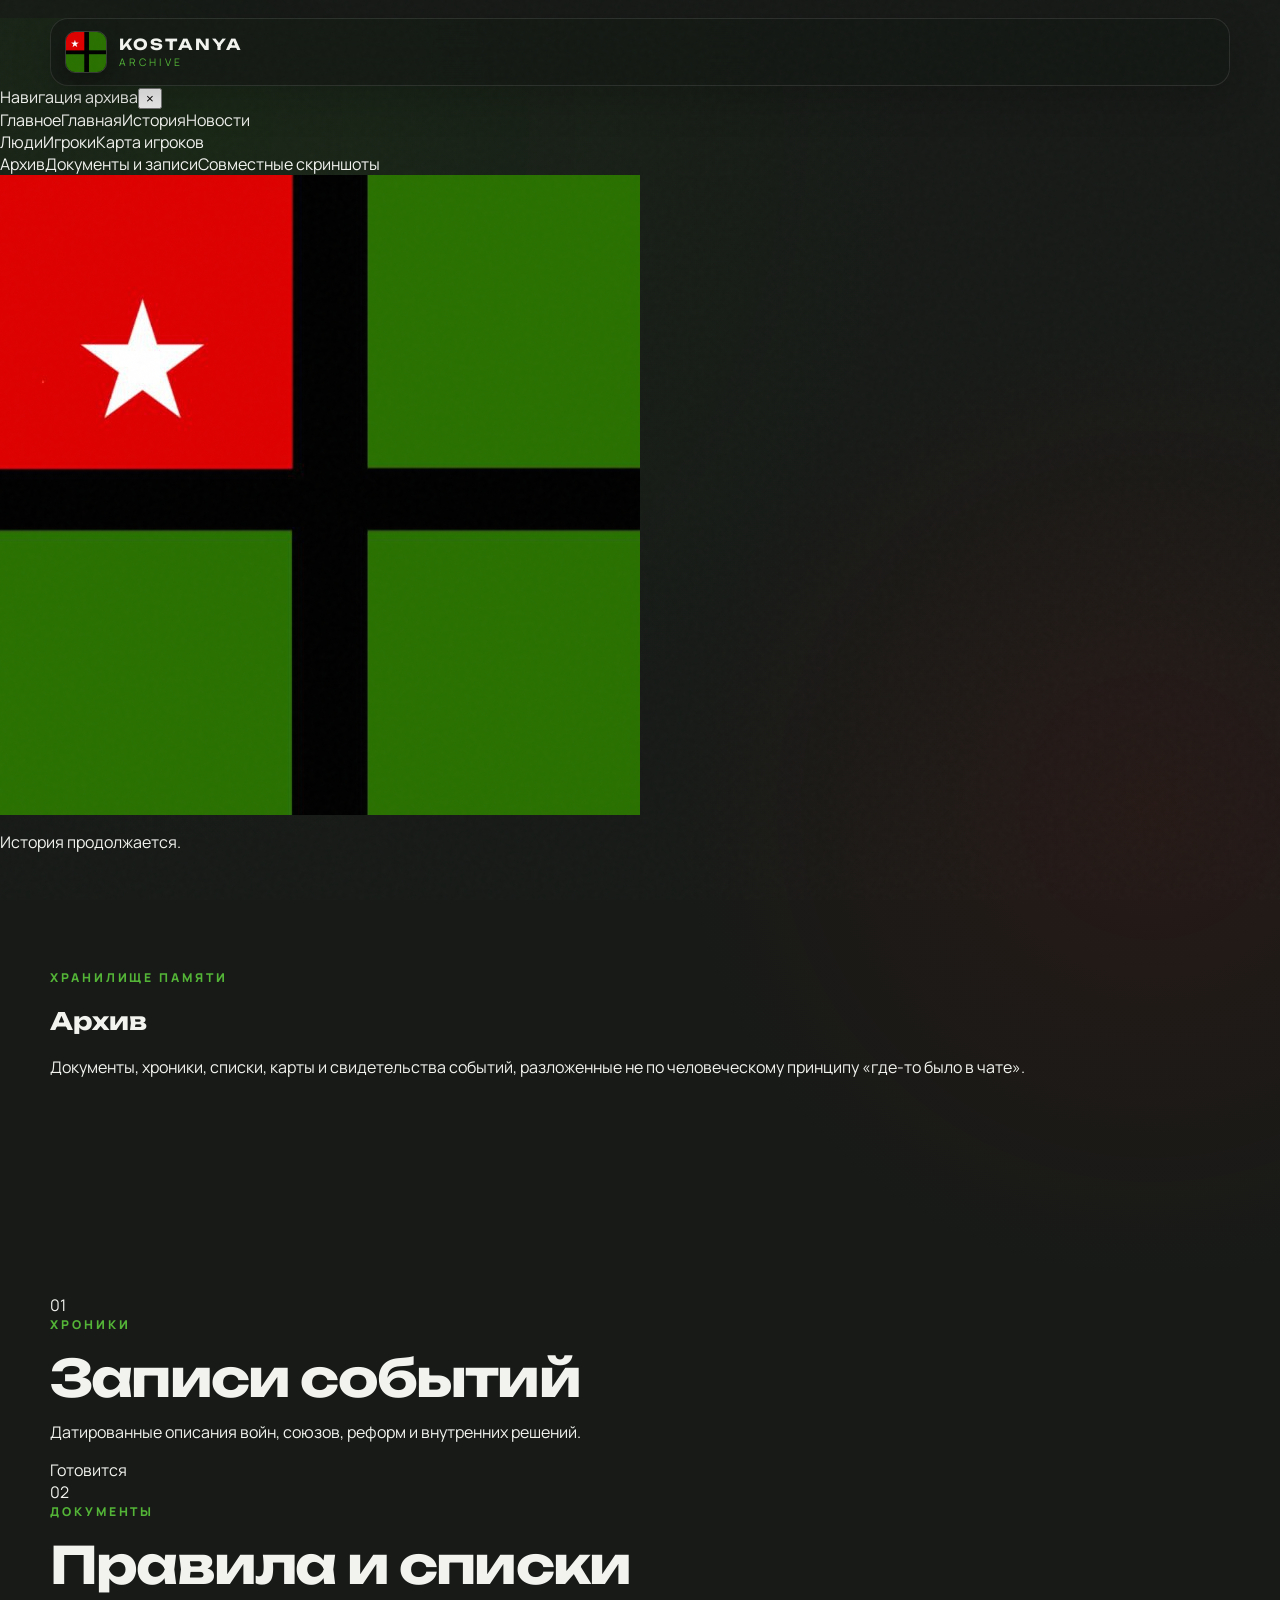
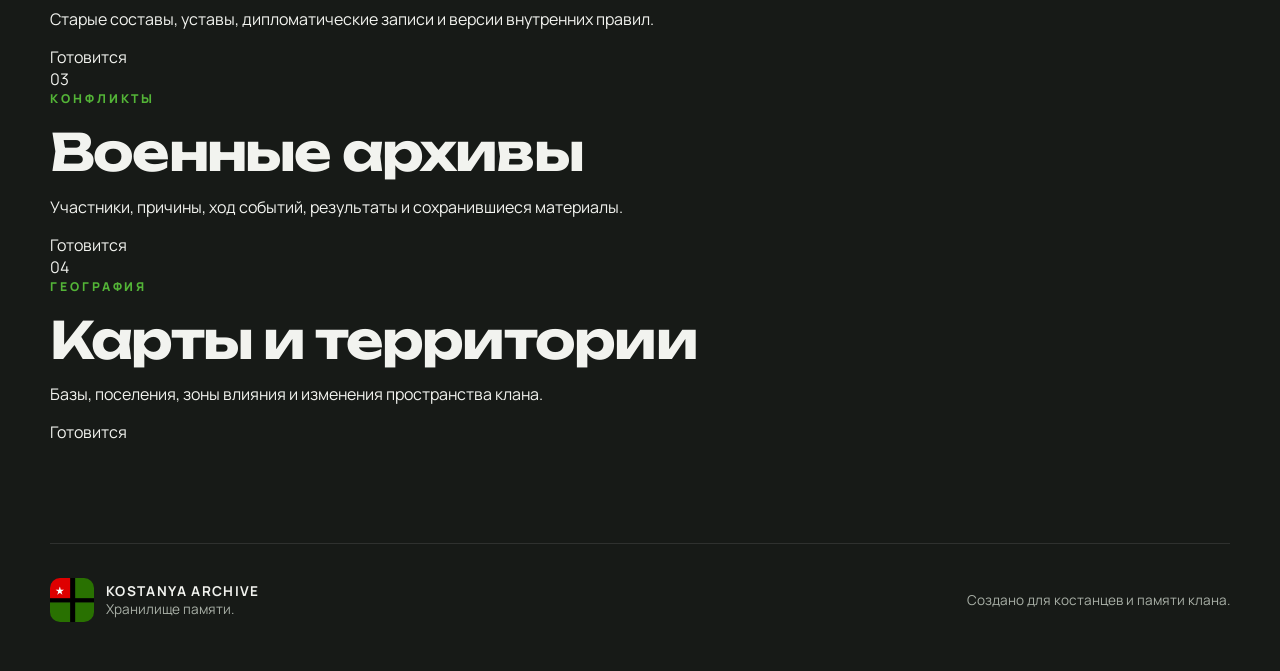
==== archive.html @ 0c6f7c57 "Add archive records page" ====
<!DOCTYPE html>
<html lang="ru">
<head>
  <meta charset="UTF-8" />
  <meta name="viewport" content="width=device-width, initial-scale=1.0" />
  <meta name="theme-color" content="#171a17" />
  <meta name="description" content="Документы, записи и материалы архива Костании." />
  <title>Архив — Kostanya Archive</title>
  <link rel="preconnect" href="https://fonts.googleapis.com"><link rel="preconnect" href="https://fonts.gstatic.com" crossorigin>
  <link href="https://fonts.googleapis.com/css2?family=Manrope:wght@400;500;600;700;800&family=Unbounded:wght@500;600;700&display=swap" rel="stylesheet">
  <link rel="stylesheet" href="style.css" />
</head>
<body data-page="archive">
  <div class="noise"></div><div class="page-glow page-glow--green"></div><div class="page-glow page-glow--red"></div>
  <header class="site-header"><a class="brand" href="index.html"><span class="brand-mark"><img src="assets/kostanya-flag.jpg" alt="Флаг Костании"></span><span class="brand-text"><strong>KOSTANYA</strong><small>ARCHIVE</small></span></a><button class="menu-button" aria-label="Открыть меню" aria-expanded="false" aria-controls="site-menu"><span></span><span></span><span></span></button></header>
  <div class="menu-backdrop" data-menu-close></div>
  <aside class="site-drawer" id="site-menu" aria-hidden="true">
    <div class="drawer-top"><span class="drawer-label">Навигация архива</span><button class="drawer-close" type="button" aria-label="Закрыть меню" data-menu-close>×</button></div>
    <nav class="drawer-nav">
      <div class="drawer-group"><span>Главное</span><a href="index.html">Главная</a><a href="history.html">История</a><a href="news.html">Новости</a></div>
      <div class="drawer-group"><span>Люди</span><a href="players.html">Игроки</a><a href="player-map.html">Карта игроков</a></div>
      <div class="drawer-group"><span>Архив</span><a href="archive.html" data-nav="archive">Документы и записи</a><a href="gallery.html">Совместные скриншоты</a></div>
    </nav>
    <div class="drawer-footer"><img src="assets/kostanya-flag.jpg" alt=""><p>История продолжается.</p></div>
  </aside>
  <main>
    <section class="page-hero section reveal"><p class="eyebrow">Хранилище памяти</p><h1>Архив</h1><p>Документы, хроники, списки, карты и свидетельства событий, разложенные не по человеческому принципу «где-то было в чате».</p></section>
    <section class="section section-tight">
      <div class="archive-grid">
        <article class="archive-category reveal"><span class="archive-index">01</span><div><p class="eyebrow">Хроники</p><h2>Записи событий</h2><p>Датированные описания войн, союзов, реформ и внутренних решений.</p></div><span class="archive-state">Готовится</span></article>
        <article class="archive-category reveal"><span class="archive-index">02</span><div><p class="eyebrow">Документы</p><h2>Правила и списки</h2><p>Старые составы, уставы, дипломатические записи и версии внутренних правил.</p></div><span class="archive-state">Готовится</span></article>
        <article class="archive-category archive-category--red reveal"><span class="archive-index">03</span><div><p class="eyebrow">Конфликты</p><h2>Военные архивы</h2><p>Участники, причины, ход событий, результаты и сохранившиеся материалы.</p></div><span class="archive-state">Готовится</span></article>
        <article class="archive-category reveal"><span class="archive-index">04</span><div><p class="eyebrow">География</p><h2>Карты и территории</h2><p>Базы, поселения, зоны влияния и изменения пространства клана.</p></div><span class="archive-state">Готовится</span></article>
      </div>
    </section>
  </main>
  <footer class="site-footer"><div class="footer-brand"><img src="assets/kostanya-flag.jpg" alt=""><div><strong>KOSTANYA ARCHIVE</strong><span>Хранилище памяти.</span></div></div><p>Создано для костанцев и памяти клана.</p></footer>
  <script src="script.js"></script>
</body>
</html>
---- style.css ----
:root {
  --bg: #171a17;
  --bg-soft: #202420;
  --panel: rgba(38, 43, 38, 0.84);
  --panel-strong: #282d28;
  --line: rgba(255, 255, 255, 0.1);
  --text: #f2f3ef;
  --muted: #a9b0a7;
  --green: #2c8617;
  --green-bright: #53b437;
  --green-dark: #1b5f0d;
  --red: #d81414;
  --red-dark: #920d0d;
  --black: #070807;
  --radius: 24px;
  --shadow: 0 28px 80px rgba(0, 0, 0, 0.32);
}

* { box-sizing: border-box; }
html { scroll-behavior: smooth; background: var(--bg); }
body {
  margin: 0;
  min-height: 100vh;
  overflow-x: hidden;
  background:
    radial-gradient(circle at 15% 5%, rgba(44, 134, 23, 0.12), transparent 30%),
    radial-gradient(circle at 90% 35%, rgba(216, 20, 20, 0.08), transparent 26%),
    var(--bg);
  color: var(--text);
  font-family: "Manrope", system-ui, sans-serif;
}
body.menu-open { overflow: hidden; }
a { color: inherit; text-decoration: none; }
img { display: block; max-width: 100%; }

.noise {
  position: fixed;
  inset: 0;
  pointer-events: none;
  z-index: 50;
  opacity: 0.035;
  background-image: url("data:image/svg+xml,%3Csvg viewBox='0 0 180 180' xmlns='http://www.w3.org/2000/svg'%3E%3Cfilter id='n'%3E%3CfeTurbulence type='fractalNoise' baseFrequency='.9' numOctaves='4' stitchTiles='stitch'/%3E%3C/filter%3E%3Crect width='100%25' height='100%25' filter='url(%23n)' opacity='.6'/%3E%3C/svg%3E");
}
.page-glow { position: fixed; width: 360px; height: 360px; border-radius: 50%; filter: blur(120px); pointer-events: none; opacity: .12; z-index: -1; }
.page-glow--green { top: 8%; left: -140px; background: var(--green); }
.page-glow--red { right: -140px; bottom: 8%; background: var(--red); }

.site-header {
  position: sticky; top: 0; z-index: 40;
  display: flex; align-items: center; justify-content: space-between;
  width: min(1180px, calc(100% - 32px));
  margin: 18px auto 0; padding: 12px 14px;
  border: 1px solid var(--line); border-radius: 18px;
  background: rgba(21, 24, 21, .76); backdrop-filter: blur(18px);
  box-shadow: 0 12px 40px rgba(0,0,0,.18);
}
.brand { display: inline-flex; align-items: center; gap: 12px; }
.brand-mark { width: 42px; height: 42px; overflow: hidden; border-radius: 10px; border: 1px solid rgba(255,255,255,.15); box-shadow: 0 8px 24px rgba(0,0,0,.32); }
.brand-mark img { width: 100%; height: 100%; object-fit: cover; }
.brand-text { display: grid; line-height: 1; }
.brand-text strong, h1, h2 { font-family: "Unbounded", system-ui, sans-serif; }
.brand-text strong { font-size: .95rem; letter-spacing: .14em; }
.brand-text small { margin-top: 5px; color: var(--green-bright); font-size: .65rem; letter-spacing: .3em; }
.main-nav { display: flex; align-items: center; gap: 6px; }
.main-nav a { padding: 10px 14px; border-radius: 12px; color: var(--muted); font-size: .9rem; font-weight: 700; transition: 180ms ease; }
.main-nav a:hover { color: var(--text); background: rgba(255,255,255,.06); }
.menu-button { display: none; width: 44px; height: 44px; border: 0; border-radius: 12px; background: rgba(255,255,255,.07); }
.menu-button span { display: block; width: 20px; height: 2px; margin: 4px auto; background: white; transition: 180ms ease; }

.section { width: min(1180px, calc(100% - 32px)); margin: 0 auto; padding: 100px 0; }
.hero { min-height: calc(100vh - 90px); display: grid; grid-template-columns: 1.08fr .92fr; align-items: center; gap: 64px; padding-top: 70px; }
.eyebrow { margin: 0 0 18px; color: var(--green-bright); font-size: .76rem; font-weight: 800; letter-spacing: .24em; text-transform: uppercase; }
.hero h1 { max-width: 760px; margin: 0; font-size: clamp(3rem, 7vw, 6.4rem); line-height: .96; letter-spacing: -.055em; }
.hero h1 span { display: block; margin-top: 16px; color: transparent; -webkit-text-stroke: 1px rgba(255,255,255,.55); }
.hero-text { max-width: 670px; margin: 30px 0 0; color: var(--muted); font-size: clamp(1rem,1.3vw,1.18rem); line-height: 1.8; }
.hero-actions { display: flex; flex-wrap: wrap; gap: 12px; margin-top: 34px; }
.button { display: inline-flex; align-items: center; justify-content: center; min-height: 50px; padding: 0 20px; border: 1px solid transparent; border-radius: 14px; font-weight: 800; transition: 200ms ease; }
.button:hover { transform: translateY(-3px); }
.button--green { background: linear-gradient(135deg,var(--green),var(--green-dark)); box-shadow: 0 12px 28px rgba(44,134,23,.24); }
.button--green:hover { box-shadow: 0 16px 36px rgba(44,134,23,.34); }
.button--ghost { border-color: var(--line); background: rgba(255,255,255,.04); }
.hero-stats { display: grid; grid-template-columns: repeat(3,1fr); gap: 12px; margin-top: 42px; }
.hero-stats article { padding: 18px; border: 1px solid var(--line); border-radius: 16px; background: rgba(255,255,255,.025); }
.hero-stats strong { display: block; font-size: 1.5rem; }
.hero-stats span { color: var(--muted); font-size: .78rem; }
.hero-visual { display: flex; justify-content: center; perspective: 1100px; }
.flag-frame { position: relative; width: min(100%,490px); aspect-ratio: 1/1; overflow: hidden; border-radius: 28px; border: 1px solid rgba(255,255,255,.12); background:#111; box-shadow: var(--shadow); transform: rotateY(-7deg) rotateX(3deg); animation: flagFloat 7s ease-in-out infinite; }
.flag-frame::after { content:""; position:absolute; inset:0; background:linear-gradient(135deg,transparent 45%,rgba(255,255,255,.12)); pointer-events:none; }
.flag-frame img { width:100%; height:100%; object-fit:cover; filter:saturate(.95) contrast(1.05); }
.flag-frame__shine { position:absolute; inset:-50%; z-index:2; background:linear-gradient(90deg,transparent,rgba(255,255,255,.12),transparent); transform:rotate(20deg) translateX(-70%); animation:shine 7s ease-in-out infinite; pointer-events:none; }
.flag-caption { position:absolute; left:18px; right:18px; bottom:18px; z-index:3; display:flex; align-items:end; justify-content:space-between; padding:16px; border:1px solid rgba(255,255,255,.14); border-radius:16px; background:rgba(0,0,0,.55); backdrop-filter:blur(12px); }
.flag-caption span { color:rgba(255,255,255,.65); font-size:.68rem; letter-spacing:.2em; }
.flag-caption strong { letter-spacing:.13em; }
.manifesto { padding-top:20px; }
.manifesto-card { display:grid; grid-template-columns:auto 1fr; gap:34px; padding:48px; border:1px solid var(--line); border-radius:var(--radius); background:linear-gradient(120deg,rgba(44,134,23,.12),transparent 35%),var(--panel); box-shadow:var(--shadow); }
.manifesto-number { color:rgba(255,255,255,.18); font-family:"Unbounded",sans-serif; font-size:clamp(3.5rem,8vw,7.5rem); line-height:1; }
h2 { margin:0; font-size:clamp(2rem,4vw,4rem); line-height:1.06; letter-spacing:-.035em; }
.manifesto-card p:last-child,.section-heading>p,.archive-copy>p { color:var(--muted); line-height:1.8; }
.section-heading { display:grid; grid-template-columns:1fr minmax(280px,430px); gap:40px; align-items:end; margin-bottom:48px; }
.section-heading>p { margin:0; }
.timeline { position:relative; display:grid; gap:22px; }
.timeline::before { content:""; position:absolute; left:109px; top:10px; bottom:10px; width:1px; background:linear-gradient(var(--green),rgba(255,255,255,.1),var(--red)); }
.timeline-item { display:grid; grid-template-columns:84px 20px 1fr; gap:16px; align-items:center; }
.timeline-year { color:var(--muted); font-family:"Unbounded",sans-serif; font-size:.9rem; text-align:right; }
.timeline-dot { position:relative; z-index:2; width:14px; height:14px; margin:auto; border:3px solid var(--bg); border-radius:50%; background:var(--green-bright); box-shadow:0 0 0 5px rgba(83,180,55,.15); }
.timeline-item:nth-child(2) .timeline-dot { background:var(--red); box-shadow:0 0 0 5px rgba(216,20,20,.15); }
.timeline-card { padding:26px; border:1px solid var(--line); border-radius:18px; background:rgba(255,255,255,.025); transition:200ms ease; }
.timeline-card:hover { transform:translateX(6px); border-color:rgba(83,180,55,.35); background:rgba(255,255,255,.04); }
.timeline-card h3,.player-card h3,.news-item h3 { margin:14px 0 8px; font-size:1.25rem; }
.timeline-card p,.player-card p,.news-item p { margin:0; color:var(--muted); line-height:1.7; }
.tag { display:inline-flex; padding:7px 10px; border-radius:999px; font-size:.68rem; font-weight:800; letter-spacing:.08em; text-transform:uppercase; }
.tag--green { background:rgba(83,180,55,.14); color:#8fe276; }
.tag--red { background:rgba(216,20,20,.14); color:#ff7777; }
.tag--dark { background:rgba(255,255,255,.07); color:#d0d4ce; }
.players-grid { display:grid; grid-template-columns:repeat(3,1fr); gap:18px; }
.player-card { position:relative; min-height:360px; padding:26px; overflow:hidden; border:1px solid var(--line); border-radius:22px; background:var(--panel); transition:220ms ease; }
.player-card:hover { transform:translateY(-7px); border-color:rgba(255,255,255,.2); box-shadow:0 20px 54px rgba(0,0,0,.22); }
.player-card--featured { background:linear-gradient(145deg,rgba(44,134,23,.22),transparent 50%),var(--panel); }
.player-avatar { display:grid; place-items:center; width:84px; height:84px; margin-bottom:22px; border-radius:18px; background:linear-gradient(145deg,var(--red),var(--red-dark)); box-shadow:0 14px 28px rgba(216,20,20,.18); font-family:"Unbounded",sans-serif; font-size:1.7rem; }
.player-avatar--green { background:linear-gradient(145deg,var(--green),var(--green-dark)); }
.player-avatar--red { background:linear-gradient(145deg,#3d3d3d,#171717); }
.player-status { color:#8fe276; font-size:.75rem; font-weight:800; letter-spacing:.12em; text-transform:uppercase; }
.player-status--red { color:#ff7777; }
.player-meta { position:absolute; left:26px; right:26px; bottom:24px; display:flex; justify-content:space-between; gap:12px; padding-top:16px; border-top:1px solid var(--line); color:var(--muted); font-size:.72rem; }
.archive-section { padding-top:60px; }
.archive-panel { display:grid; grid-template-columns:.9fr 1.1fr; gap:44px; padding:48px; border:1px solid var(--line); border-radius:28px; background:linear-gradient(140deg,rgba(44,134,23,.16),transparent 36%),linear-gradient(320deg,rgba(216,20,20,.08),transparent 35%),var(--panel); box-shadow:var(--shadow); }
.archive-copy .button { margin-top:18px; }
.archive-folders { display:grid; grid-template-columns:repeat(2,1fr); gap:14px; }
.folder { position:relative; min-height:150px; padding:22px; overflow:hidden; border:1px solid rgba(255,255,255,.11); border-radius:18px; background:rgba(255,255,255,.045); transition:200ms ease; }
.folder::before { content:""; position:absolute; width:80px; height:80px; right:-20px; bottom:-20px; border-radius:50%; background:var(--green); filter:blur(28px); opacity:.24; }
.folder--red::before { background:var(--red); }
.folder:hover { transform:translateY(-5px); background:rgba(255,255,255,.07); }
.folder span { display:block; color:rgba(255,255,255,.35); font-family:"Unbounded",sans-serif; font-size:.78rem; }
.folder strong { position:absolute; left:22px; bottom:22px; font-size:1.05rem; }
.news-list { display:grid; gap:12px; }
.news-item { display:grid; grid-template-columns:130px 1fr auto; gap:26px; align-items:center; padding:24px; border:1px solid var(--line); border-radius:18px; background:rgba(255,255,255,.025); transition:200ms ease; }
.news-item:hover { transform:translateX(6px); background:rgba(255,255,255,.04); }
.news-item time { color:var(--muted); font-family:"Unbounded",sans-serif; font-size:.78rem; }
.news-arrow { font-size:1.6rem; color:var(--green-bright); }
.site-footer { display:flex; align-items:center; justify-content:space-between; gap:24px; width:min(1180px,calc(100% - 32px)); margin:0 auto; padding:34px 0 48px; border-top:1px solid var(--line); color:var(--muted); font-size:.85rem; }
.footer-brand { display:flex; align-items:center; gap:12px; }
.footer-brand img { width:44px; height:44px; object-fit:cover; border-radius:10px; }
.footer-brand div { display:grid; }
.footer-brand strong { color:var(--text); letter-spacing:.1em; }

/* Контент виден даже если JavaScript не загрузился. */
.reveal { opacity:1; transform:none; }
.motion-ready .reveal { opacity:0; transform:translateY(26px); transition:opacity 700ms ease,transform 700ms ease; }
.motion-ready .reveal.visible { opacity:1; transform:translateY(0); }

@keyframes flagFloat { 0%,100%{transform:rotateY(-7deg) rotateX(3deg) translateY(0)} 50%{transform:rotateY(-3deg) rotateX(1deg) translateY(-12px)} }
@keyframes shine { 0%,20%{transform:rotate(20deg) translateX(-80%)} 55%,100%{transform:rotate(20deg) translateX(90%)} }

@media (max-width:900px){
  .hero,.archive-panel{grid-template-columns:1fr}.hero{padding-top:60px}.hero-copy{order:1}.hero-visual{order:2}.players-grid{grid-template-columns:1fr 1fr}.player-card--featured{grid-column:1/-1}.section-heading{grid-template-columns:1fr}
}
@media (max-width:700px){
  .site-header{margin-top:10px}.menu-button{display:block}.main-nav{position:fixed;top:76px;left:16px;right:16px;display:grid;gap:8px;padding:14px;border:1px solid var(--line);border-radius:18px;background:rgba(18,20,18,.97);opacity:0;pointer-events:none;transform:translateY(-12px);transition:180ms ease}.main-nav.open{opacity:1;pointer-events:auto;transform:translateY(0)}.section{padding:72px 0}.hero{gap:44px;padding-top:52px}.hero h1{font-size:clamp(2.5rem,14vw,4.2rem)}.hero-stats{grid-template-columns:1fr}.manifesto-card{grid-template-columns:1fr;padding:28px}.manifesto-number{font-size:3rem}.timeline::before{left:9px}.timeline-item{grid-template-columns:20px 1fr}.timeline-year{grid-column:2;text-align:left;margin-bottom:-8px}.timeline-dot{grid-column:1;grid-row:1/span 2}.timeline-card{grid-column:2}.players-grid,.archive-folders{grid-template-columns:1fr}.player-card--featured{grid-column:auto}.archive-panel{padding:28px}.news-item{grid-template-columns:1fr auto}.news-item time{grid-column:1/-1}.site-footer{align-items:flex-start;flex-direction:column}
}
@media (prefers-reduced-motion:reduce){html{scroll-behavior:auto}*,*::before,*::after{animation-duration:.01ms!important;animation-iteration-count:1!important;transition-duration:.01ms!important}}
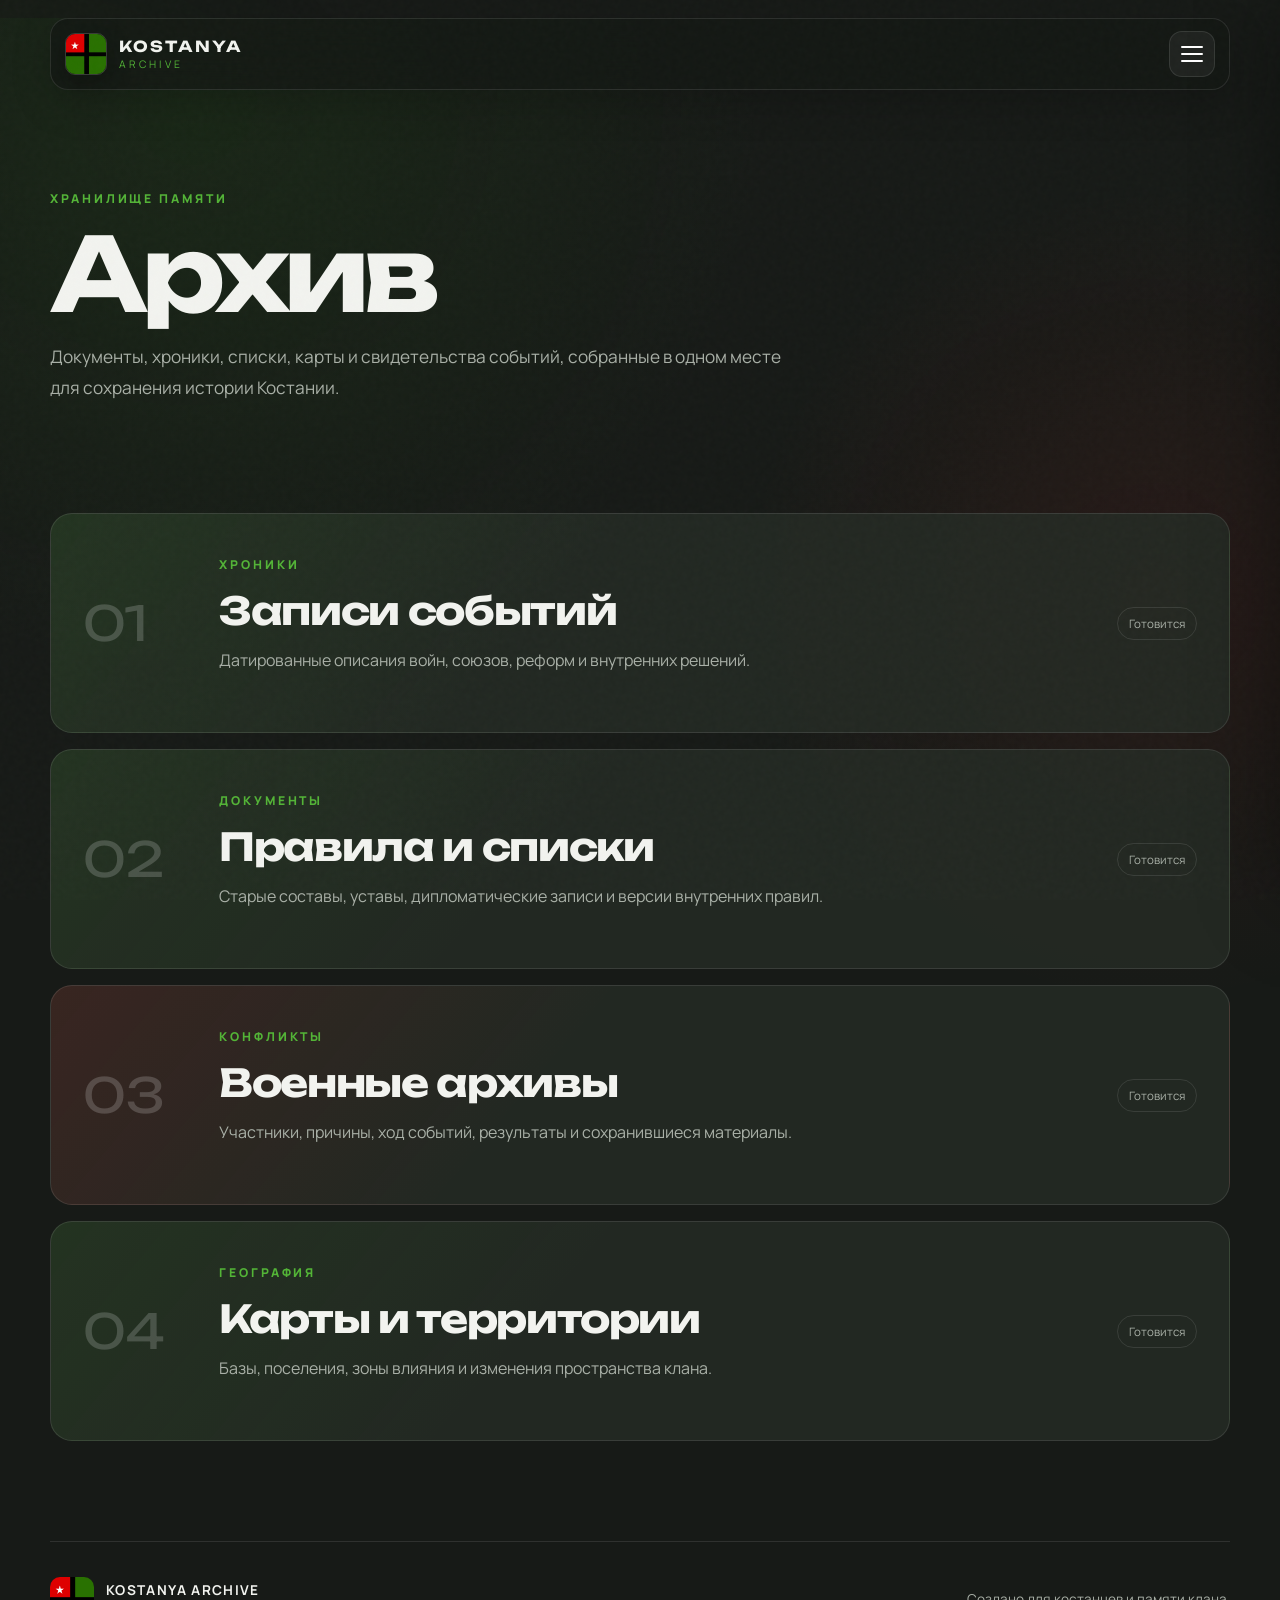
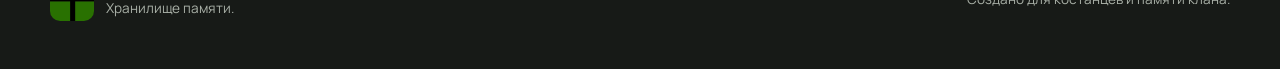
==== commit 077c8765: "Use a positive neutral tone in the archive" ====
--- a/archive.html
+++ b/archive.html
@@ -24,7 +24,7 @@
     <div class="drawer-footer"><img src="assets/kostanya-flag.jpg" alt=""><p>История продолжается.</p></div>
   </aside>
   <main>
-    <section class="page-hero section reveal"><p class="eyebrow">Хранилище памяти</p><h1>Архив</h1><p>Документы, хроники, списки, карты и свидетельства событий, разложенные не по человеческому принципу «где-то было в чате».</p></section>
+    <section class="page-hero section reveal"><p class="eyebrow">Хранилище памяти</p><h1>Архив</h1><p>Документы, хроники, списки, карты и свидетельства событий, собранные в одном месте для сохранения истории Костании.</p></section>
     <section class="section section-tight">
       <div class="archive-grid">
         <article class="archive-category reveal"><span class="archive-index">01</span><div><p class="eyebrow">Хроники</p><h2>Записи событий</h2><p>Датированные описания войн, союзов, реформ и внутренних решений.</p></div><span class="archive-state">Готовится</span></article>
